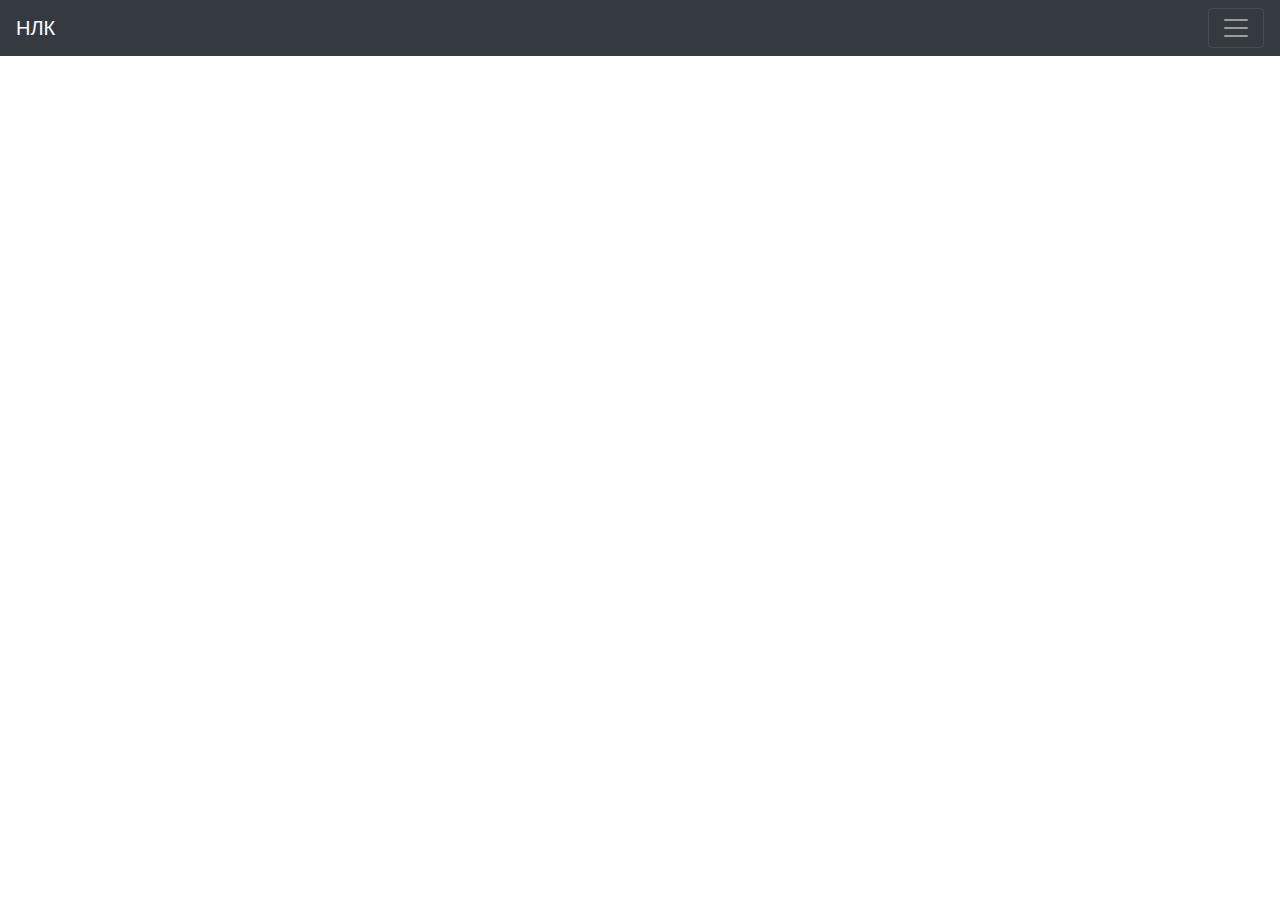
==== index.html @ a19e9395 "start" ====
<!DOCTYPE html>
<html lang="en">
<head>
    <meta charset="UTF-8">
    <meta http-equiv="X-UA-Compatible" content="IE=edge">
    <meta name="viewport" content="width=device-width, initial-scale=1.0">
    <title>Portfolio</title>
    <script src="vendor/js/jquery-3.3.1.slim.min.js" defer></script>
    <script src="vendor/js/popper.min.js" async></script>
    <link rel="stylesheet" href="vendor/css/bootstrap.min.css">
    <script src="vendor/js/bootstrap.min.js" defer></script>
</head>
<body>
    <nav class="navbar navbar-dark bg-dark">
        <a class="navbar-brand" href="#">НЛК</a>
        <button class="navbar-toggler" type="button" data-toggle="collapse" data-target="#navbarNavAltMarkup"
        aria-controls="navbarNavAltMarkup" aria-expanded="false" aria-label="Toggle navigation">
        <span class="navbar-toggler-icon"></span>
      </button>
</nav>
</body>
</html>
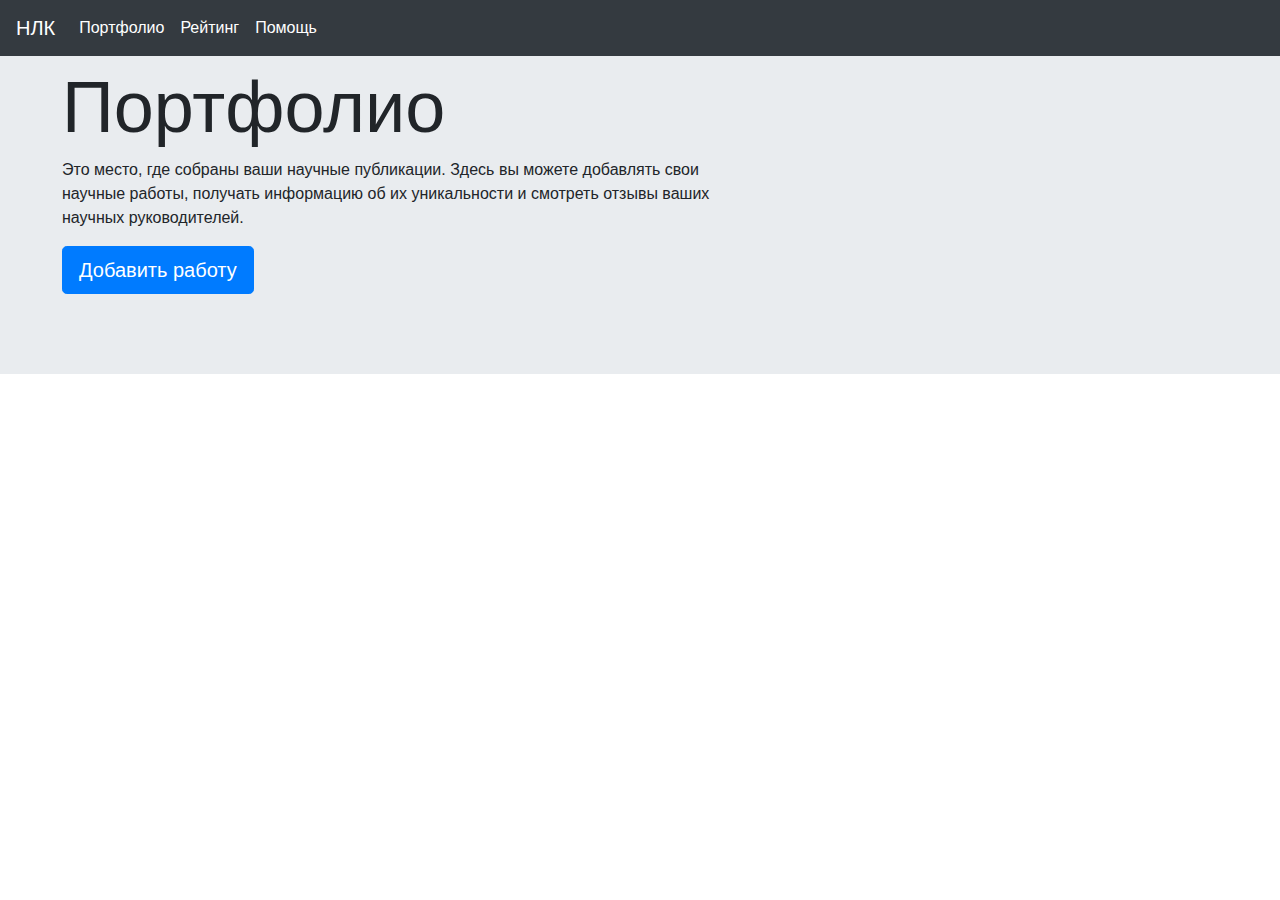
==== commit 7943119e: "+header" ====
--- a/index.html
+++ b/index.html
@@ -9,14 +9,49 @@
     <script src="vendor/js/popper.min.js" async></script>
     <link rel="stylesheet" href="vendor/css/bootstrap.min.css">
     <script src="vendor/js/bootstrap.min.js" defer></script>
+    <link rel="stylesheet" href="my_css.css">
 </head>
 <body>
-    <nav class="navbar navbar-dark bg-dark">
-        <a class="navbar-brand" href="#">НЛК</a>
-        <button class="navbar-toggler" type="button" data-toggle="collapse" data-target="#navbarNavAltMarkup"
-        aria-controls="navbarNavAltMarkup" aria-expanded="false" aria-label="Toggle navigation">
-        <span class="navbar-toggler-icon"></span>
-      </button>
-</nav>
+    <header>
+        <!-- задаем навигацию по сайту -->
+        <nav class="navbar navbar-expand-md navbar-dark fixed-top bg-dark">
+          <a class="navbar-brand" href="#">НЛК</a>
+          <button class="navbar-toggler collapsed" type="button" data-toggle="collapse" data-target="#navbarCollapse" aria-controls="navbarCollapse" aria-expanded="false" aria-label="Toggle navigation">
+            <span class="navbar-toggler-icon"></span>
+          </button>
+          <div class="navbar-collapse collapse" id="navbarCollapse" style="">
+            <ul class="navbar-nav mr-auto">
+              <li class="nav-item active">
+                <a class="nav-link" href="#">Портфолио <span class="sr-only">(current)</span></a>
+              </li>
+              <li class="nav-item active">
+                <a class="nav-link" href="#">Рейтинг <span class="sr-only">(current)</span></a>
+              </li>
+              <li class="nav-item active">
+                <a class="nav-link disabled" href="#">Помощь</a>
+              </li>
+            </ul>
+          </div>
+        </nav>
+      </header>
+<!-- конец навигации сайта -->
+
+<!-- блок добавления работы -->
+<div class="jumbotron rounded-0">
+    <div class="container-fluid">
+        <div class="col-lg-7 col-md-11 col-xs-6">
+            <h1 class="display-3">Портфолио</h1>
+            <p>Это место, где собраны ваши научные публикации. 
+            Здесь вы можете добавлять свои научные работы, получать информацию об их уникальности и смотреть отзывы ваших научных руководителей.</p>
+            <p><a class="btn btn-primary btn-lg" href="#" role="button">Добавить работу</a></p>
+        </div>      
+    </div>
+  </div>
+<!-- конец блока добавления работы -->
+
+<!-- блок загруженных данных -->
+
+<!-- конец блока загруженных данных -->
+
 </body>
 </html>--- a/my_css.css
+++ b/my_css.css
@@ -0,0 +1,4 @@
+.body {
+    margin: 0 0;
+    padding: 0 0;
+}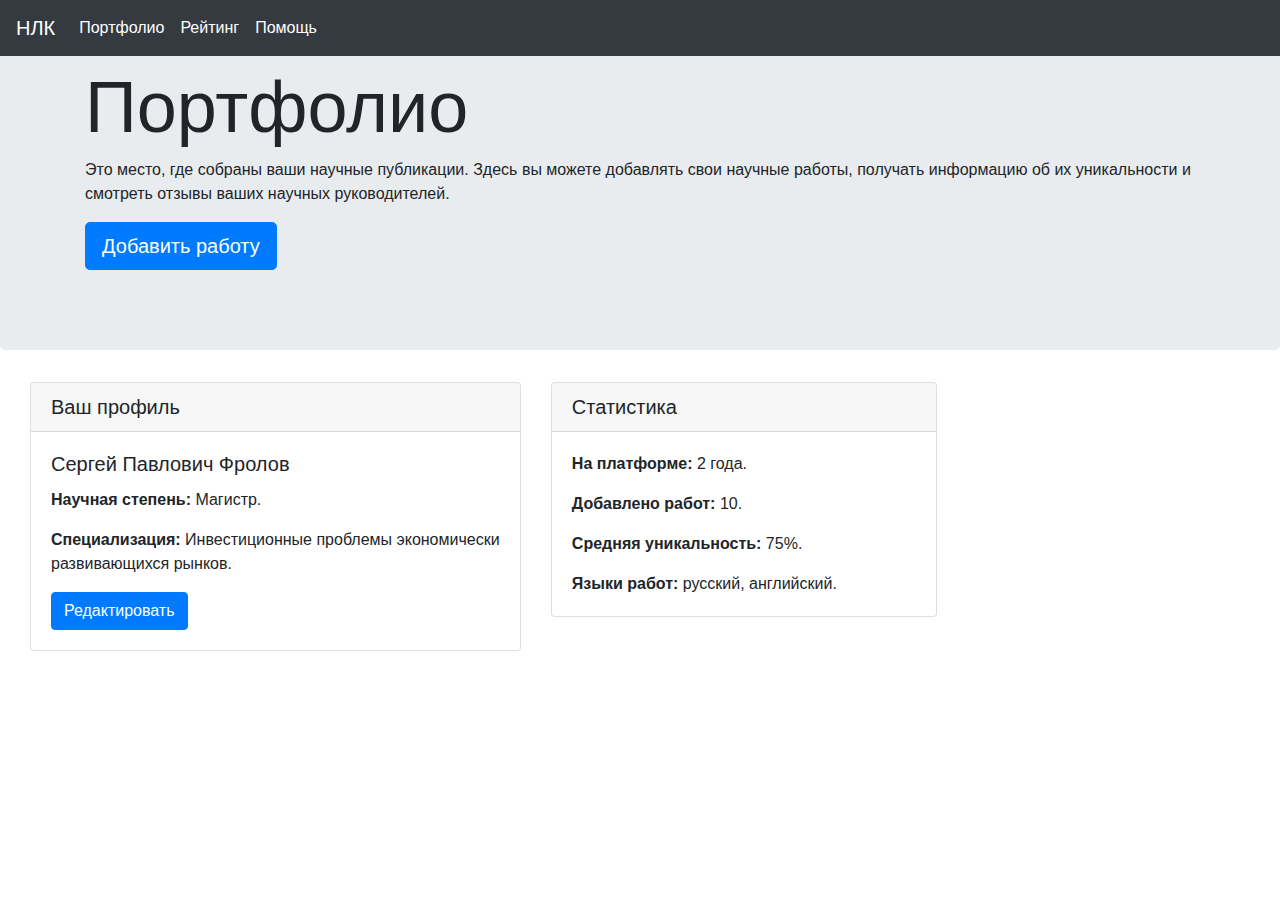
==== commit ae259114: "add profile" ====
--- a/index.html
+++ b/index.html
@@ -13,45 +13,82 @@
 </head>
 <body>
     <header>
-        <!-- задаем навигацию по сайту -->
-        <nav class="navbar navbar-expand-md navbar-dark fixed-top bg-dark">
-          <a class="navbar-brand" href="#">НЛК</a>
-          <button class="navbar-toggler collapsed" type="button" data-toggle="collapse" data-target="#navbarCollapse" aria-controls="navbarCollapse" aria-expanded="false" aria-label="Toggle navigation">
-            <span class="navbar-toggler-icon"></span>
-          </button>
-          <div class="navbar-collapse collapse" id="navbarCollapse" style="">
-            <ul class="navbar-nav mr-auto">
-              <li class="nav-item active">
-                <a class="nav-link" href="#">Портфолио <span class="sr-only">(current)</span></a>
-              </li>
-              <li class="nav-item active">
-                <a class="nav-link" href="#">Рейтинг <span class="sr-only">(current)</span></a>
-              </li>
-              <li class="nav-item active">
-                <a class="nav-link disabled" href="#">Помощь</a>
-              </li>
-            </ul>
-          </div>
-        </nav>
-      </header>
+        
+      <!-- задаем навигацию по сайту -->
+        
+      <nav class="navbar navbar-expand-md navbar-dark fixed-top bg-dark">
+        <a class="navbar-brand" href="#">НЛК</a>
+        <button class="navbar-toggler" type="button" data-toggle="collapse" data-target="#navbarsExampleDefault" aria-controls="navbarsExampleDefault" aria-expanded="false" aria-label="Toggle navigation">
+          <span class="navbar-toggler-icon"></span>
+        </button>
+  
+        <div class="collapse navbar-collapse" id="navbarsExampleDefault">
+          <ul class="navbar-nav mr-auto">
+            <li class="nav-item active">
+              <a class="nav-link" href="#">Портфолио <span class="sr-only">(current)</span></a>
+            </li>
+            <li class="nav-item active">
+              <a class="nav-link" href="#">Рейтинг <span class="sr-only">(current)</span></a>
+            </li>
+            <li class="nav-item active">
+              <a class="nav-link disabled" href="#">Помощь</a>
+            </li>            
+          </ul>
+      </nav>
+    </header>
 <!-- конец навигации сайта -->
 
 <!-- блок добавления работы -->
-<div class="jumbotron rounded-0">
-    <div class="container-fluid">
-        <div class="col-lg-7 col-md-11 col-xs-6">
-            <h1 class="display-3">Портфолио</h1>
-            <p>Это место, где собраны ваши научные публикации. 
-            Здесь вы можете добавлять свои научные работы, получать информацию об их уникальности и смотреть отзывы ваших научных руководителей.</p>
-            <p><a class="btn btn-primary btn-lg" href="#" role="button">Добавить работу</a></p>
-        </div>      
+<main role="main">  
+  <div class="jumbotron">
+    <div class="container">
+      <h1 class="display-3">Портфолио</h1>
+      <p>Это место, где собраны ваши научные публикации. 
+        Здесь вы можете добавлять свои научные работы, получать информацию об их уникальности и смотреть отзывы ваших научных руководителей.</p>
+      <p><a class="btn btn-primary btn-lg" href="#" role="button">Добавить работу</a></p>
     </div>
   </div>
-<!-- конец блока добавления работы -->
+  
+  <!-- Профиль -->
+ 
+  <div class="my_cont col-lg-12 col-mb-12 col-xs-6">
 
-<!-- блок загруженных данных -->
+     <!-- Первая карточка -->
+    <div class="col-lg-5 col-md-7 col-xs-6">
+      <div class="card lg-5 md-4">
+        <h5 class="card-header">Ваш профиль</h5>
+        <div class="card-body">
+          <h5 class="card-title">Сергей Павлович Фролов</h5>
+          <p class="card-text"><b>Научная степень:</b> Магистр.</p>
+          <p class="card-text"><b>Специализация:</b> Инвестиционные проблемы экономически развивающихся рынков.</p>
+          <a href="#" class="btn btn-primary">Редактировать</a>
+        </div>
+      </div>
+    </div>
 
-<!-- конец блока загруженных данных -->
+    <!-- Вторая карточка -->
+    <div class="col-lg-4 col-md-5 col-xs-6">
+      <div class="card">
+        <h5 class="card-header">Статистика</h5>
+        <div class="card-body">
+          <p class="card-text"><b>На платформе:</b> 2 года.</p>
+          <p class="card-text"><b>Добавлено работ:</b> 10.</p>
+          <p class="card-text"><b>Средняя уникальность:</b> 75%.</p>
+          <p class="card-text"><b>Языки работ:</b> русский, английский.</p>
+        </div>
+      </div>
+    </div>
+  </div>
+  
+  <!-- Таблица -->
+    
 
+  
+</main>
+
+  </main>
+  <!-- конец блока добавления работы -->
+
+  <!-- Подпись -->
 </body>
 </html>--- a/my_css.css
+++ b/my_css.css
@@ -1,4 +1,9 @@
 .body {
     margin: 0 0;
     padding: 0 0;
+}
+
+.my_cont {
+    display: flex;
+    flex-wrap: wrap;
 }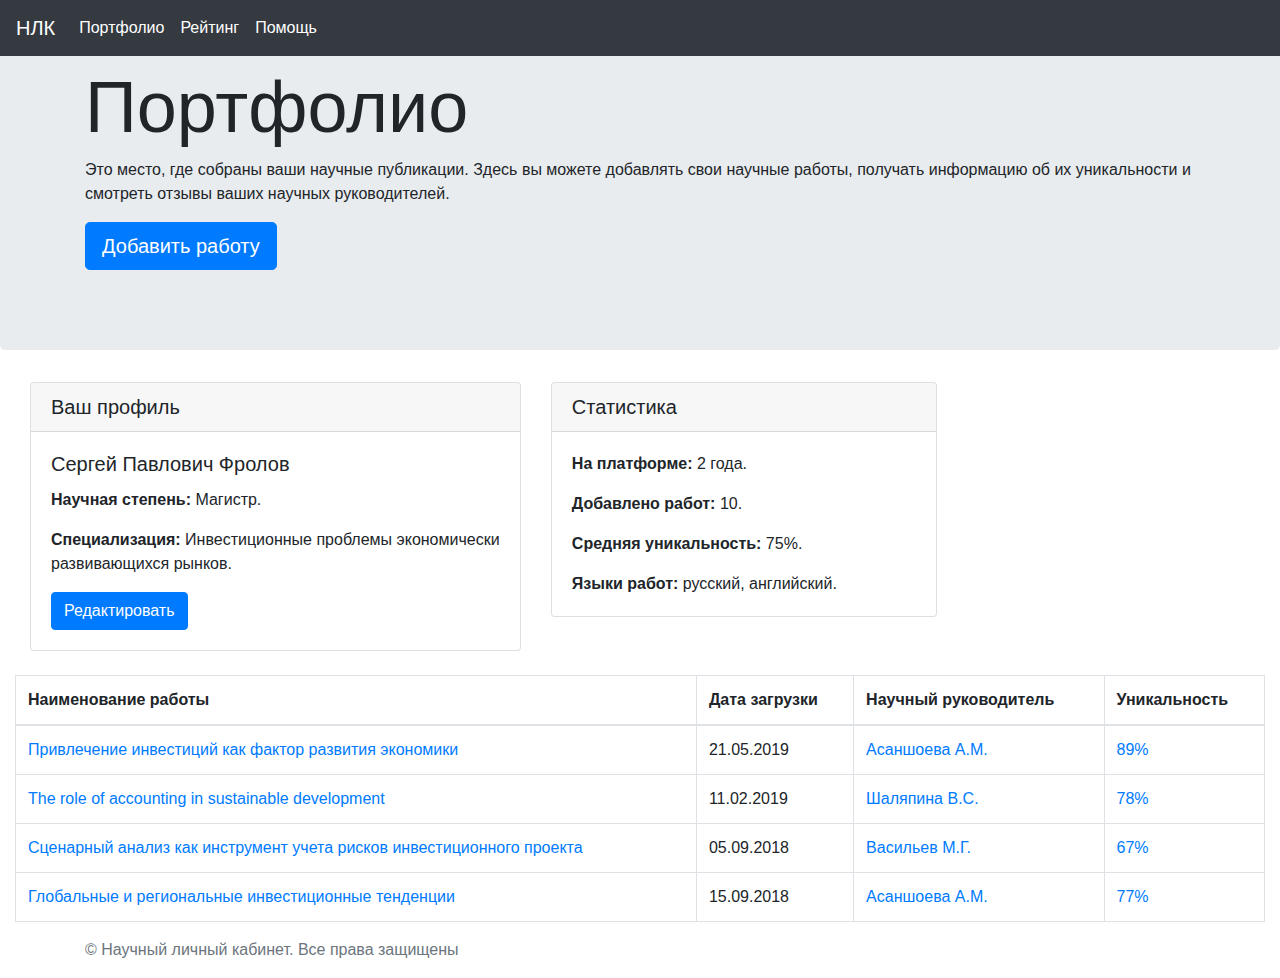
==== commit 7c1e967b: "End" ====
--- a/index.html
+++ b/index.html
@@ -79,9 +79,55 @@
       </div>
     </div>
   </div>
+  <br>
+  <!-- Таблица -->
+  <div class="my_table col-lg-12 col-md-12 col-xs-12">
+    <table class="table table-bordered">
+      <thead>
+        <tr>
+          <th scope="col">Наименование работы</th>
+          <th scope="col">Дата загрузки</th>
+          <th scope="col">Научный руководитель</th>
+          <th scope="col">Уникальность</th>
+        </tr>
+      </thead>
+      <tbody>
+        <tr>
+          <td><a href="#">Привлечение инвестиций как фактор развития экономики</a></td>
+          <td>21.05.2019</td>
+          <td><a href="#">Асаншоева А.М.</a></td>
+          <td><a href="#">89%</a></td>
+        </tr>
+        <tr>
+          <td><a href="#">The role of accounting in sustainable development</a></td>
+          <td>11.02.2019</td>
+          <td><a href="#">Шаляпина В.С.</a></td>
+          <td><a href="#">78%</a></td>
+        </tr>
+        <tr>          
+          <td><a href="#">Сценарный анализ как инструмент учета рисков инвестиционного
+            проекта</a></td>
+          <td>05.09.2018</td>
+          <td><a href="#">Васильев М.Г.</a></td>
+          <td><a href="#">67%</a></td>
+        </tr>
+        <tr>          
+          <td><a href="#">Глобальные и региональные инвестиционные тенденции</a></td>
+          <td>15.09.2018</td>
+          <td><a href="#">Асаншоева А.М.</a></td>
+          <td><a href="#">77%</a></td>
+        </tr>
+
+      </tbody>
+    </table>
+  </div>
   
-  <!-- Таблица -->
-    
+  <!-- Подпись -->
+  <footer class="text-muted">
+    <div class="container">
+      <p>© Научный личный кабинет. Все права защищены</p>      
+    </div>
+  </footer>
 
   
 </main>
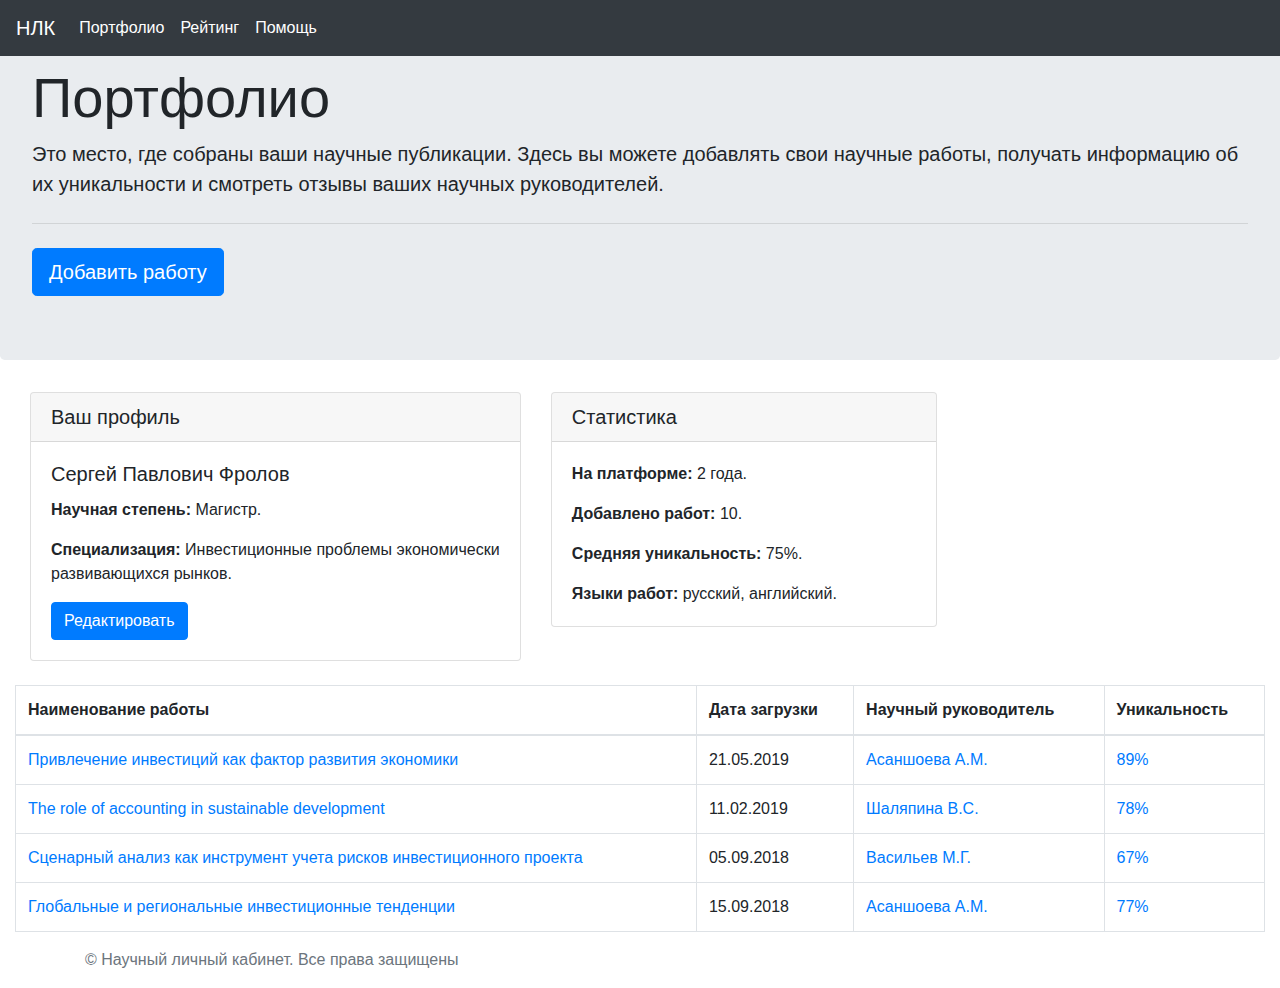
==== commit 0c1fae3d: "finish" ====
--- a/index.html
+++ b/index.html
@@ -11,12 +11,10 @@
     <script src="vendor/js/bootstrap.min.js" defer></script>
     <link rel="stylesheet" href="my_css.css">
 </head>
-<body>
-    <header>
-        
+<body>        
       <!-- задаем навигацию по сайту -->
         
-      <nav class="navbar navbar-expand-md navbar-dark fixed-top bg-dark">
+      <nav class="navbar navbar-expand-lg navbar-dark fixed-top bg-dark">
         <a class="navbar-brand" href="#">НЛК</a>
         <button class="navbar-toggler" type="button" data-toggle="collapse" data-target="#navbarsExampleDefault" aria-controls="navbarsExampleDefault" aria-expanded="false" aria-label="Toggle navigation">
           <span class="navbar-toggler-icon"></span>
@@ -34,22 +32,23 @@
               <a class="nav-link disabled" href="#">Помощь</a>
             </li>            
           </ul>
+        </div>
       </nav>
-    </header>
+
 <!-- конец навигации сайта -->
 
 <!-- блок добавления работы -->
 <main role="main">  
+
   <div class="jumbotron">
-    <div class="container">
-      <h1 class="display-3">Портфолио</h1>
-      <p>Это место, где собраны ваши научные публикации. 
-        Здесь вы можете добавлять свои научные работы, получать информацию об их уникальности и смотреть отзывы ваших научных руководителей.</p>
-      <p><a class="btn btn-primary btn-lg" href="#" role="button">Добавить работу</a></p>
-    </div>
+    <h1 class="display-4">Портфолио</h1>
+    <p class="lead">Это место, где собраны ваши научные публикации. 
+      Здесь вы можете добавлять свои научные работы, получать информацию об их уникальности и смотреть отзывы ваших научных руководителей.</p>
+    <hr class="my-4">
+    <a class="btn btn-primary btn-lg" href="#" role="button">Добавить работу</a>
   </div>
-  
-  <!-- Профиль -->
+
+   <!-- Профиль -->
  
   <div class="my_cont col-lg-12 col-mb-12 col-xs-6">
 
@@ -131,10 +130,5 @@
 
   
 </main>
-
-  </main>
-  <!-- конец блока добавления работы -->
-
-  <!-- Подпись -->
 </body>
 </html>--- a/my_css.css
+++ b/my_css.css
@@ -1,7 +1,3 @@
-.body {
-    margin: 0 0;
-    padding: 0 0;
-}
 
 .my_cont {
     display: flex;
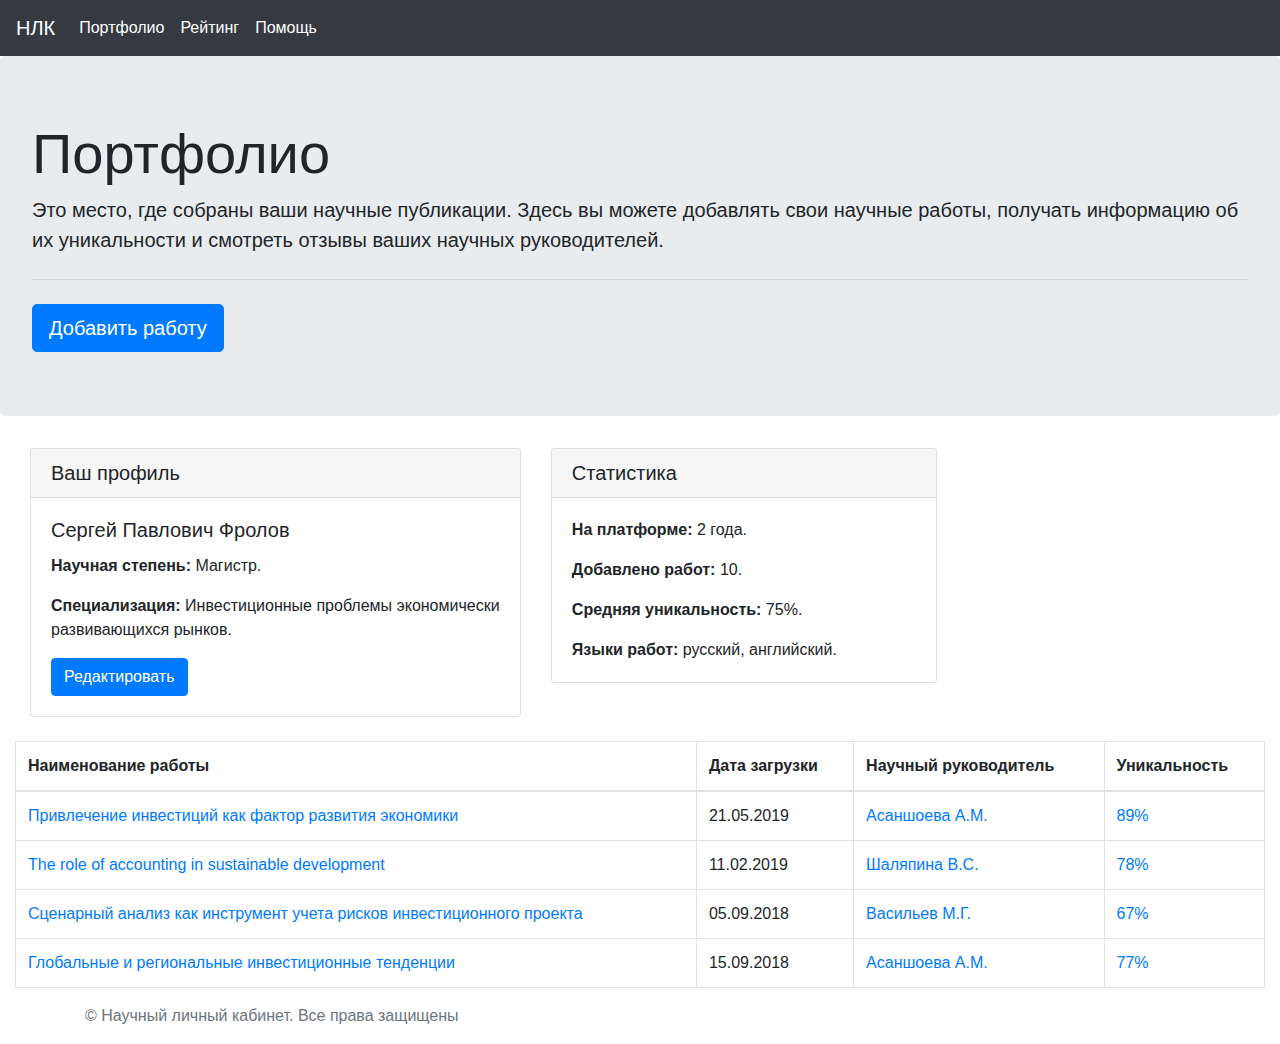
==== commit 90745069: "Update index.html" ====
--- a/index.html
+++ b/index.html
@@ -13,7 +13,28 @@
 </head>
 <body>        
       <!-- задаем навигацию по сайту -->
-        
+      
+      <nav class="navbar navbar-dark bg-dark">
+        <a class="navbar-brand" href="#">НЛК</a>
+        <button class="navbar-toggler" type="button" data-toggle="collapse" data-target="#navbarTogglerDemo02" aria-controls="navbarTogglerDemo02" aria-expanded="false" aria-label="Toggle navigation">
+          <span class="navbar-toggler-icon"></span>
+        </button>
+      
+        <div class="collapse navbar-collapse" id="navbarTogglerDemo02">
+          <ul class="navbar-nav mr-auto mt-2 mt-lg-0">
+            <li class="nav-item active">
+              <a class="nav-link" href="#">Портфолио <span class="sr-only">(current)</span></a>
+            </li>
+            <li class="nav-item active">
+              <a class="nav-link" href="#">Рейтинг <span class="sr-only">(current)</span></a>
+            </li>
+            <li class="nav-item active">
+              <a class="nav-link" href="#">Помощь <span class="sr-only">(current)</span></a>
+            </li>
+          </ul>          
+        </div>
+      </nav>
+
       <nav class="navbar navbar-expand-lg navbar-dark fixed-top bg-dark">
         <a class="navbar-brand" href="#">НЛК</a>
         <button class="navbar-toggler" type="button" data-toggle="collapse" data-target="#navbarsExampleDefault" aria-controls="navbarsExampleDefault" aria-expanded="false" aria-label="Toggle navigation">
